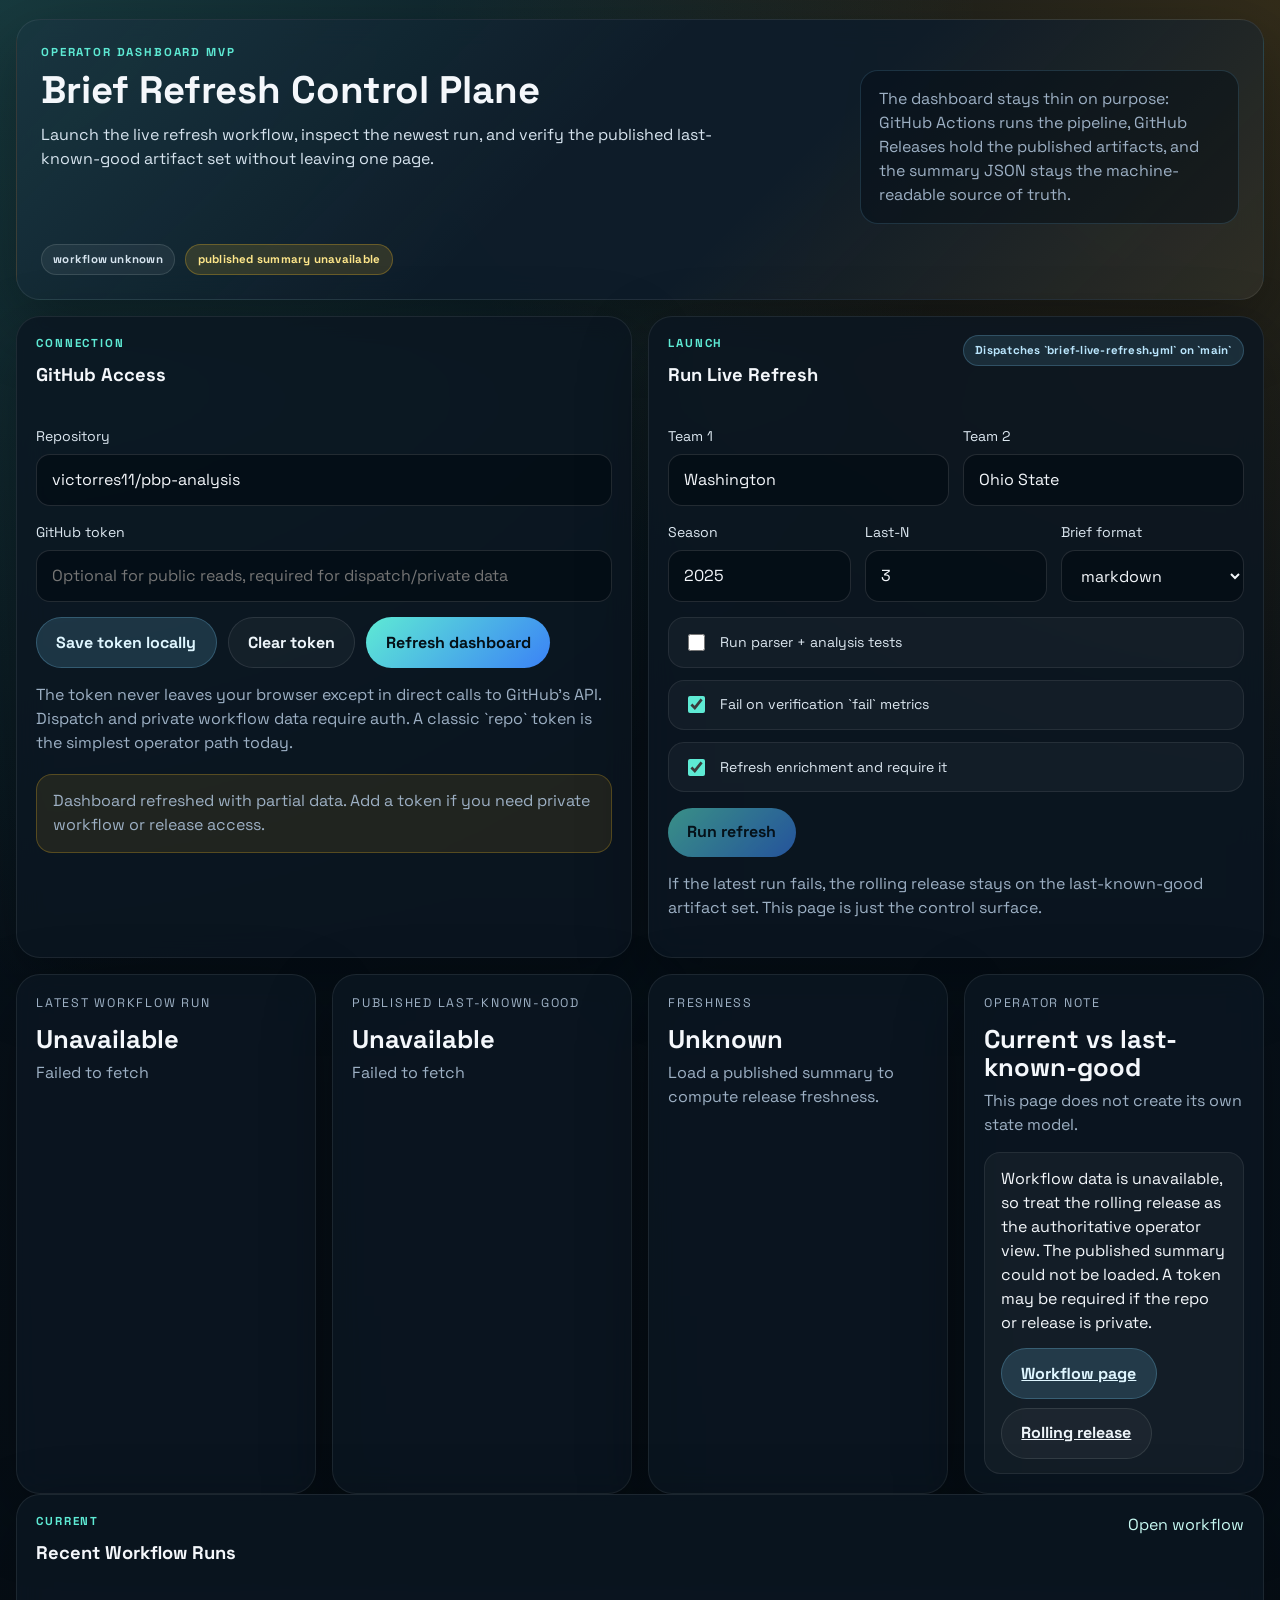
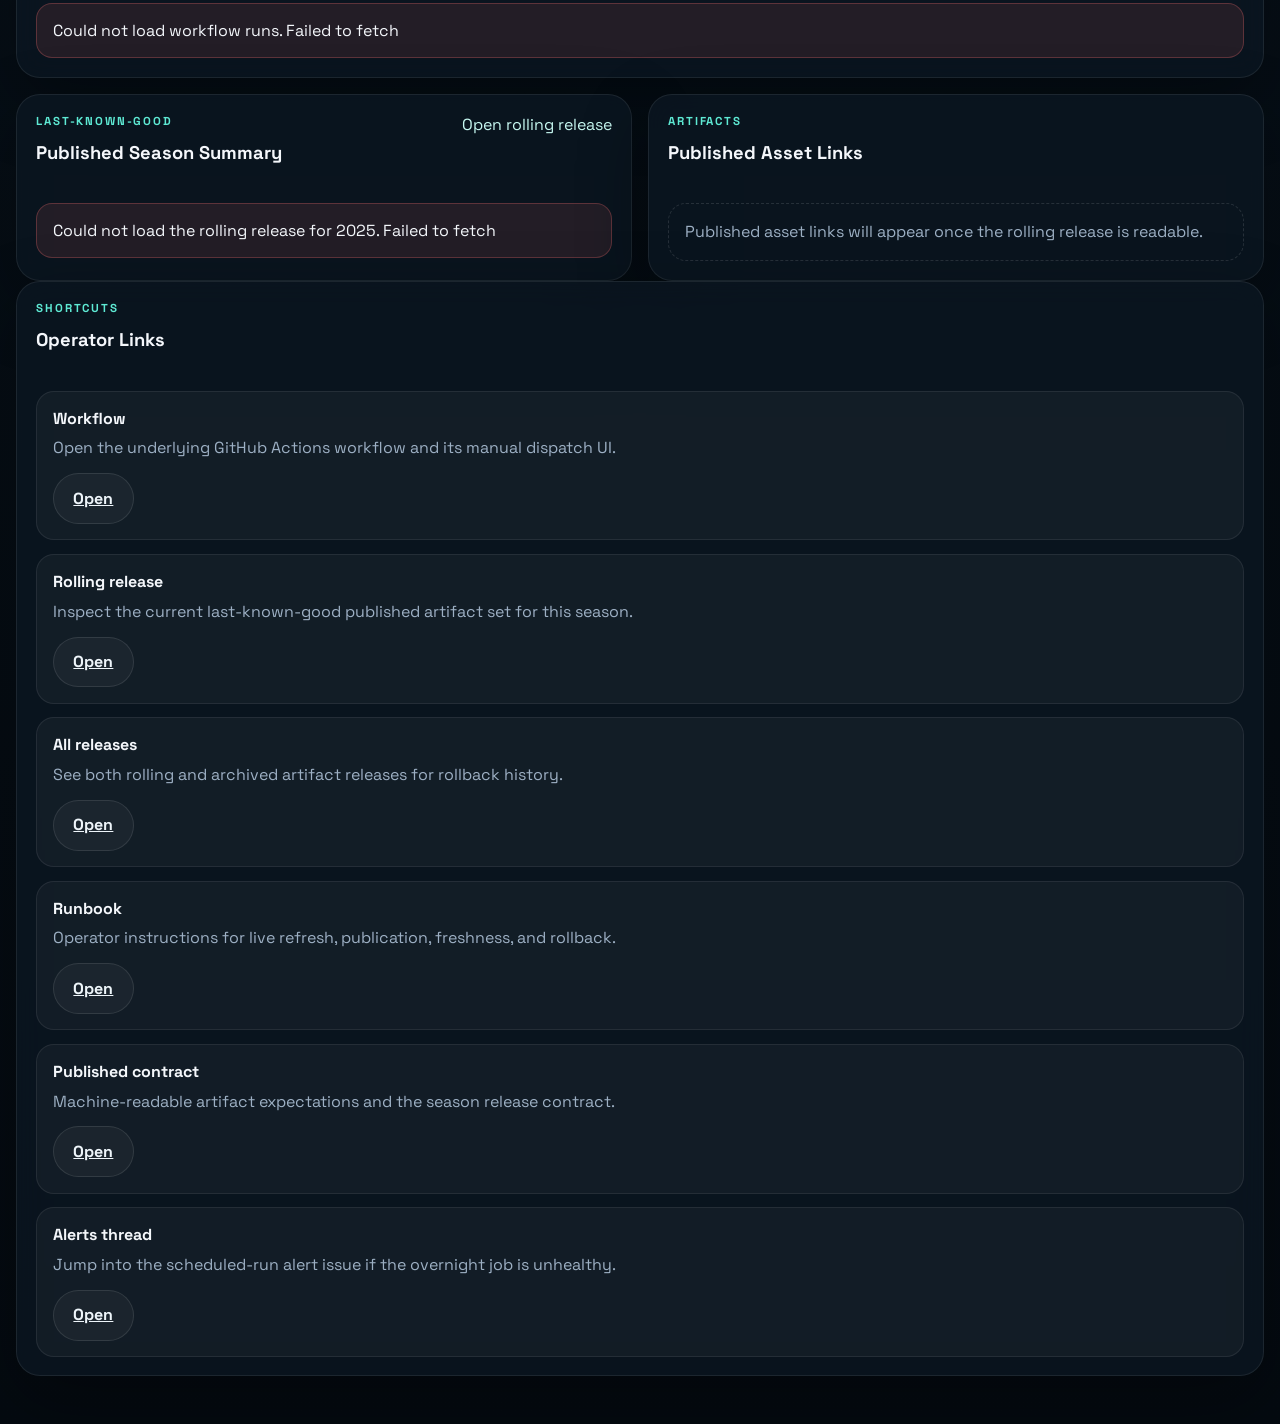
==== operator/index.html @ 36111d86 "Add operator dashboard MVP" ====
<!DOCTYPE html>
<html lang="en">
<head>
    <meta charset="UTF-8">
    <meta name="viewport" content="width=device-width, initial-scale=1.0">
    <title>Brief Pipeline Operator Dashboard</title>
    <link rel="preconnect" href="https://fonts.googleapis.com">
    <link rel="preconnect" href="https://fonts.gstatic.com" crossorigin>
    <link
        href="https://fonts.googleapis.com/css2?family=IBM+Plex+Mono:wght@400;500;600&family=Space+Grotesk:wght@400;500;700&display=swap"
        rel="stylesheet"
    >
    <link rel="stylesheet" href="./styles.css">
</head>
<body>
    <main class="shell">
        <header class="hero panel">
            <div class="eyebrow">Operator Dashboard MVP</div>
            <div class="hero-grid">
                <div>
                    <h1>Brief Refresh Control Plane</h1>
                    <p class="hero-copy">
                        Launch the live refresh workflow, inspect the newest run, and verify the
                        published last-known-good artifact set without leaving one page.
                    </p>
                </div>
                <div class="hero-aside">
                    <p class="hero-note">
                        The dashboard stays thin on purpose: GitHub Actions runs the pipeline,
                        GitHub Releases hold the published artifacts, and the summary JSON stays
                        the machine-readable source of truth.
                    </p>
                </div>
            </div>
            <div id="statusStrip" class="status-strip">
                <span class="badge badge-neutral">Loading dashboard…</span>
            </div>
        </header>

        <section class="panel-grid">
            <section class="panel">
                <div class="section-heading">
                    <div>
                        <div class="eyebrow">Connection</div>
                        <h2>GitHub Access</h2>
                    </div>
                </div>
                <form id="settingsForm" class="stack">
                    <label class="field">
                        <span>Repository</span>
                        <input id="repoInput" name="repo" type="text" value="victorres11/pbp-analysis" autocomplete="off">
                    </label>
                    <label class="field">
                        <span>GitHub token</span>
                        <input id="tokenInput" name="token" type="password" placeholder="Optional for public reads, required for dispatch/private data" autocomplete="off">
                    </label>
                    <div class="button-row">
                        <button id="saveTokenButton" class="button secondary" type="button">Save token locally</button>
                        <button id="clearTokenButton" class="button ghost" type="button">Clear token</button>
                        <button id="refreshButton" class="button primary" type="button">Refresh dashboard</button>
                    </div>
                    <p class="field-help">
                        The token never leaves your browser except in direct calls to GitHub’s API.
                        Dispatch and private workflow data require auth. A classic `repo` token is
                        the simplest operator path today.
                    </p>
                </form>
                <div id="settingsMessage" class="inline-message"></div>
            </section>

            <section class="panel">
                <div class="section-heading">
                    <div>
                        <div class="eyebrow">Launch</div>
                        <h2>Run Live Refresh</h2>
                    </div>
                    <span class="badge badge-info">Dispatches `brief-live-refresh.yml` on `main`</span>
                </div>
                <form id="dispatchForm" class="stack">
                    <div class="field-grid two-up">
                        <label class="field">
                            <span>Team 1</span>
                            <input id="team1Input" name="team1" type="text" value="Washington" autocomplete="off">
                        </label>
                        <label class="field">
                            <span>Team 2</span>
                            <input id="team2Input" name="team2" type="text" value="Ohio State" autocomplete="off">
                        </label>
                    </div>
                    <div class="field-grid three-up">
                        <label class="field">
                            <span>Season</span>
                            <input id="seasonInput" name="season" type="number" min="2025" step="1" value="2025">
                        </label>
                        <label class="field">
                            <span>Last-N</span>
                            <input id="lastNInput" name="last_n" type="number" min="1" step="1" value="3">
                        </label>
                        <label class="field">
                            <span>Brief format</span>
                            <select id="briefFormatInput" name="brief_format">
                                <option value="markdown">markdown</option>
                                <option value="html">html</option>
                                <option value="both">both</option>
                            </select>
                        </label>
                    </div>
                    <div class="toggle-grid">
                        <label class="toggle">
                            <input id="runTestsInput" name="run_tests" type="checkbox">
                            <span>Run parser + analysis tests</span>
                        </label>
                        <label class="toggle">
                            <input id="strictVerificationInput" name="strict_verification" type="checkbox" checked>
                            <span>Fail on verification `fail` metrics</span>
                        </label>
                        <label class="toggle">
                            <input id="includeEnrichmentInput" name="include_enrichment" type="checkbox" checked>
                            <span>Refresh enrichment and require it</span>
                        </label>
                    </div>
                    <div class="button-row">
                        <button id="dispatchButton" class="button primary" type="submit">Run refresh</button>
                    </div>
                    <p class="field-help">
                        If the latest run fails, the rolling release stays on the last-known-good
                        artifact set. This page is just the control surface.
                    </p>
                </form>
                <div id="dispatchMessage" class="inline-message"></div>
            </section>
        </section>

        <section class="metric-grid">
            <article id="latestRunCard" class="panel metric-card"></article>
            <article id="publishedCard" class="panel metric-card"></article>
            <article id="freshnessCard" class="panel metric-card"></article>
            <article id="operatorNoteCard" class="panel metric-card"></article>
        </section>

        <section class="panel">
            <div class="section-heading">
                <div>
                    <div class="eyebrow">Current</div>
                    <h2>Recent Workflow Runs</h2>
                </div>
                <a
                    id="workflowLink"
                    class="text-link"
                    href="https://github.com/victorres11/pbp-analysis/actions/workflows/brief-live-refresh.yml"
                    target="_blank"
                    rel="noreferrer"
                >Open workflow</a>
            </div>
            <div id="runsPanel" class="table-wrap"></div>
        </section>

        <section class="panel-grid">
            <section class="panel">
                <div class="section-heading">
                    <div>
                        <div class="eyebrow">Last-known-good</div>
                        <h2>Published Season Summary</h2>
                    </div>
                    <a
                        id="rollingReleaseLink"
                        class="text-link"
                        href="https://github.com/victorres11/pbp-analysis/releases"
                        target="_blank"
                        rel="noreferrer"
                    >Open rolling release</a>
                </div>
                <div id="publishedSummaryPanel" class="stack"></div>
            </section>

            <section class="panel">
                <div class="section-heading">
                    <div>
                        <div class="eyebrow">Artifacts</div>
                        <h2>Published Asset Links</h2>
                    </div>
                </div>
                <div id="assetPanel" class="asset-grid"></div>
            </section>
        </section>

        <section class="panel">
            <div class="section-heading">
                <div>
                    <div class="eyebrow">Shortcuts</div>
                    <h2>Operator Links</h2>
                </div>
            </div>
            <div id="quickLinksPanel" class="link-grid"></div>
        </section>
    </main>

    <template id="emptyStateTemplate">
        <div class="empty-state">
            <p>Nothing to show yet.</p>
        </div>
    </template>

    <script src="./app.js"></script>
</body>
</html>
---- operator/styles.css ----
:root {
    --bg: #06111a;
    --panel: rgba(11, 22, 33, 0.82);
    --panel-strong: rgba(14, 28, 42, 0.94);
    --border: rgba(255, 255, 255, 0.08);
    --text: #f4f7fb;
    --muted: #9db0c4;
    --accent: #5eead4;
    --accent-2: #f59e0b;
    --danger: #f87171;
    --warning: #fbbf24;
    --success: #4ade80;
    --info: #7dd3fc;
    --shadow: 0 24px 70px rgba(0, 0, 0, 0.32);
}

* {
    box-sizing: border-box;
}

html, body {
    margin: 0;
    min-height: 100%;
}

body {
    font-family: "Space Grotesk", system-ui, sans-serif;
    background:
        radial-gradient(circle at top left, rgba(94, 234, 212, 0.18), transparent 30%),
        radial-gradient(circle at top right, rgba(245, 158, 11, 0.18), transparent 26%),
        linear-gradient(180deg, #08131d 0%, #040a10 100%);
    color: var(--text);
    line-height: 1.5;
}

a {
    color: inherit;
}

.shell {
    width: min(1280px, calc(100vw - 2rem));
    margin: 0 auto;
    padding: 1.2rem 0 3rem;
}

.panel {
    background: var(--panel);
    border: 1px solid var(--border);
    border-radius: 24px;
    box-shadow: var(--shadow);
    backdrop-filter: blur(14px);
}

.hero {
    padding: 1.5rem;
    margin-bottom: 1rem;
    background:
        linear-gradient(135deg, rgba(94, 234, 212, 0.12), transparent 45%),
        linear-gradient(315deg, rgba(245, 158, 11, 0.14), transparent 40%),
        var(--panel-strong);
}

.hero-grid {
    display: grid;
    grid-template-columns: 2.1fr 1fr;
    gap: 1.5rem;
    align-items: start;
}

.eyebrow {
    font-size: 0.72rem;
    font-weight: 700;
    letter-spacing: 0.16em;
    text-transform: uppercase;
    color: var(--accent);
    margin-bottom: 0.55rem;
}

h1, h2, h3, p {
    margin: 0;
}

h1 {
    font-size: clamp(2rem, 3vw, 3rem);
    line-height: 1.05;
    margin-bottom: 0.8rem;
}

h2 {
    font-size: 1.15rem;
}

.hero-copy {
    max-width: 42rem;
    color: #d7e4ef;
    font-size: 1rem;
}

.hero-aside {
    padding: 1rem 1.1rem;
    border-radius: 18px;
    border: 1px solid rgba(125, 211, 252, 0.16);
    background: rgba(4, 12, 20, 0.46);
}

.hero-note,
.field-help,
.muted {
    color: var(--muted);
}

.status-strip {
    display: flex;
    flex-wrap: wrap;
    gap: 0.65rem;
    margin-top: 1.25rem;
}

.panel-grid {
    display: grid;
    grid-template-columns: repeat(2, minmax(0, 1fr));
    gap: 1rem;
    margin-top: 1rem;
}

.metric-grid {
    display: grid;
    grid-template-columns: repeat(4, minmax(0, 1fr));
    gap: 1rem;
    margin-top: 1rem;
}

.metric-card,
.panel > .section-heading,
.panel > .stack,
.panel > .table-wrap,
.panel > .asset-grid,
.panel > .link-grid {
    padding: 1.15rem 1.2rem;
}

.metric-card {
    min-height: 220px;
}

.section-heading {
    display: flex;
    align-items: start;
    justify-content: space-between;
    gap: 1rem;
}

.stack {
    display: grid;
    gap: 0.95rem;
}

.field-grid {
    display: grid;
    gap: 0.85rem;
}

.field-grid.two-up {
    grid-template-columns: repeat(2, minmax(0, 1fr));
}

.field-grid.three-up {
    grid-template-columns: repeat(3, minmax(0, 1fr));
}

.field {
    display: grid;
    gap: 0.45rem;
}

.field span,
.toggle span {
    font-size: 0.88rem;
    color: #dce7f0;
}

input,
select,
button {
    font: inherit;
}

input[type="text"],
input[type="password"],
input[type="number"],
select {
    width: 100%;
    border-radius: 14px;
    border: 1px solid rgba(255, 255, 255, 0.12);
    background: rgba(4, 12, 20, 0.72);
    color: var(--text);
    padding: 0.82rem 0.95rem;
    outline: none;
    transition: border-color 0.15s ease, transform 0.15s ease;
}

input:focus,
select:focus {
    border-color: rgba(94, 234, 212, 0.6);
    transform: translateY(-1px);
}

.button-row {
    display: flex;
    flex-wrap: wrap;
    gap: 0.7rem;
}

.button {
    border: 0;
    border-radius: 999px;
    padding: 0.78rem 1.2rem;
    cursor: pointer;
    font-weight: 700;
    transition: transform 0.15s ease, opacity 0.15s ease, background 0.15s ease;
}

.button:hover {
    transform: translateY(-1px);
}

.button:disabled {
    opacity: 0.58;
    cursor: not-allowed;
    transform: none;
}

.button.primary {
    background: linear-gradient(135deg, var(--accent), #3b82f6);
    color: #041017;
}

.button.secondary {
    background: rgba(125, 211, 252, 0.16);
    color: #dff6ff;
    border: 1px solid rgba(125, 211, 252, 0.24);
}

.button.ghost {
    background: rgba(255, 255, 255, 0.04);
    color: #eef5fa;
    border: 1px solid rgba(255, 255, 255, 0.1);
}

.toggle-grid {
    display: grid;
    gap: 0.75rem;
}

.toggle {
    display: flex;
    align-items: center;
    gap: 0.75rem;
    padding: 0.8rem 0.95rem;
    border-radius: 16px;
    border: 1px solid rgba(255, 255, 255, 0.08);
    background: rgba(255, 255, 255, 0.035);
}

.toggle input {
    width: 1.05rem;
    height: 1.05rem;
    accent-color: var(--accent);
}

.badge {
    display: inline-flex;
    align-items: center;
    gap: 0.35rem;
    border-radius: 999px;
    padding: 0.36rem 0.7rem;
    font-size: 0.72rem;
    font-weight: 700;
    letter-spacing: 0.02em;
    border: 1px solid transparent;
}

.badge-success {
    background: rgba(74, 222, 128, 0.14);
    color: #bbf7d0;
    border-color: rgba(74, 222, 128, 0.28);
}

.badge-warning {
    background: rgba(251, 191, 36, 0.14);
    color: #fde68a;
    border-color: rgba(251, 191, 36, 0.28);
}

.badge-danger {
    background: rgba(248, 113, 113, 0.16);
    color: #fecaca;
    border-color: rgba(248, 113, 113, 0.32);
}

.badge-info {
    background: rgba(125, 211, 252, 0.12);
    color: #bae6fd;
    border-color: rgba(125, 211, 252, 0.22);
}

.badge-neutral {
    background: rgba(255, 255, 255, 0.06);
    color: #d7e4ef;
    border-color: rgba(255, 255, 255, 0.12);
}

.inline-message {
    min-height: 1.2rem;
    padding: 0 1.2rem 1.15rem;
    color: var(--muted);
}

.message-block {
    border-radius: 16px;
    padding: 0.9rem 1rem;
    border: 1px solid rgba(255, 255, 255, 0.08);
    background: rgba(255, 255, 255, 0.04);
}

.message-block.success {
    border-color: rgba(74, 222, 128, 0.25);
    background: rgba(74, 222, 128, 0.09);
}

.message-block.warning {
    border-color: rgba(251, 191, 36, 0.25);
    background: rgba(251, 191, 36, 0.09);
}

.message-block.error {
    border-color: rgba(248, 113, 113, 0.28);
    background: rgba(248, 113, 113, 0.1);
}

.metric-title {
    font-size: 0.78rem;
    text-transform: uppercase;
    letter-spacing: 0.14em;
    color: var(--muted);
    margin-bottom: 0.8rem;
}

.metric-value {
    font-size: clamp(1.45rem, 2vw, 2rem);
    font-weight: 700;
    line-height: 1.1;
    margin-bottom: 0.45rem;
}

.metric-subtitle {
    color: var(--muted);
    margin-bottom: 0.95rem;
}

.kv {
    display: grid;
    gap: 0.4rem;
    margin-top: 0.8rem;
}

.kv-row {
    display: flex;
    justify-content: space-between;
    gap: 1rem;
    padding: 0.42rem 0;
    border-bottom: 1px solid rgba(255, 255, 255, 0.06);
    font-size: 0.92rem;
}

.kv-row:last-child {
    border-bottom: 0;
}

.kv-label {
    color: var(--muted);
}

.kv-value,
.mono {
    font-family: "IBM Plex Mono", ui-monospace, monospace;
}

.table-wrap {
    overflow-x: auto;
}

table {
    width: 100%;
    border-collapse: collapse;
}

th,
td {
    text-align: left;
    padding: 0.78rem 0.72rem;
    border-bottom: 1px solid rgba(255, 255, 255, 0.07);
    vertical-align: top;
}

th {
    color: var(--muted);
    font-size: 0.76rem;
    text-transform: uppercase;
    letter-spacing: 0.08em;
}

tbody tr:hover {
    background: rgba(255, 255, 255, 0.03);
}

.asset-grid,
.link-grid {
    display: grid;
    gap: 0.85rem;
}

.asset-card,
.link-card {
    border-radius: 18px;
    border: 1px solid rgba(255, 255, 255, 0.08);
    background: rgba(255, 255, 255, 0.04);
    padding: 0.95rem 1rem;
}

.asset-card h3,
.link-card h3 {
    font-size: 1rem;
    margin-bottom: 0.35rem;
}

.asset-actions,
.link-actions {
    display: flex;
    flex-wrap: wrap;
    gap: 0.55rem;
    margin-top: 0.8rem;
}

.text-link {
    color: #c7f9f2;
    text-decoration: none;
}

.text-link:hover {
    text-decoration: underline;
}

.empty-state {
    color: var(--muted);
    border: 1px dashed rgba(255, 255, 255, 0.12);
    border-radius: 18px;
    padding: 1rem;
}

.list {
    display: grid;
    gap: 0.55rem;
    margin: 0;
    padding-left: 1.15rem;
}

.list li {
    color: #dce7f0;
}

@media (max-width: 1100px) {
    .metric-grid {
        grid-template-columns: repeat(2, minmax(0, 1fr));
    }

    .hero-grid,
    .panel-grid {
        grid-template-columns: 1fr;
    }
}

@media (max-width: 720px) {
    .shell {
        width: min(100vw - 1rem, 100%);
        padding-top: 0.75rem;
    }

    .hero,
    .metric-card,
    .panel > .section-heading,
    .panel > .stack,
    .panel > .table-wrap,
    .panel > .asset-grid,
    .panel > .link-grid {
        padding-left: 1rem;
        padding-right: 1rem;
    }

    .field-grid.two-up,
    .field-grid.three-up,
    .metric-grid {
        grid-template-columns: 1fr;
    }

    .button-row {
        flex-direction: column;
    }
}
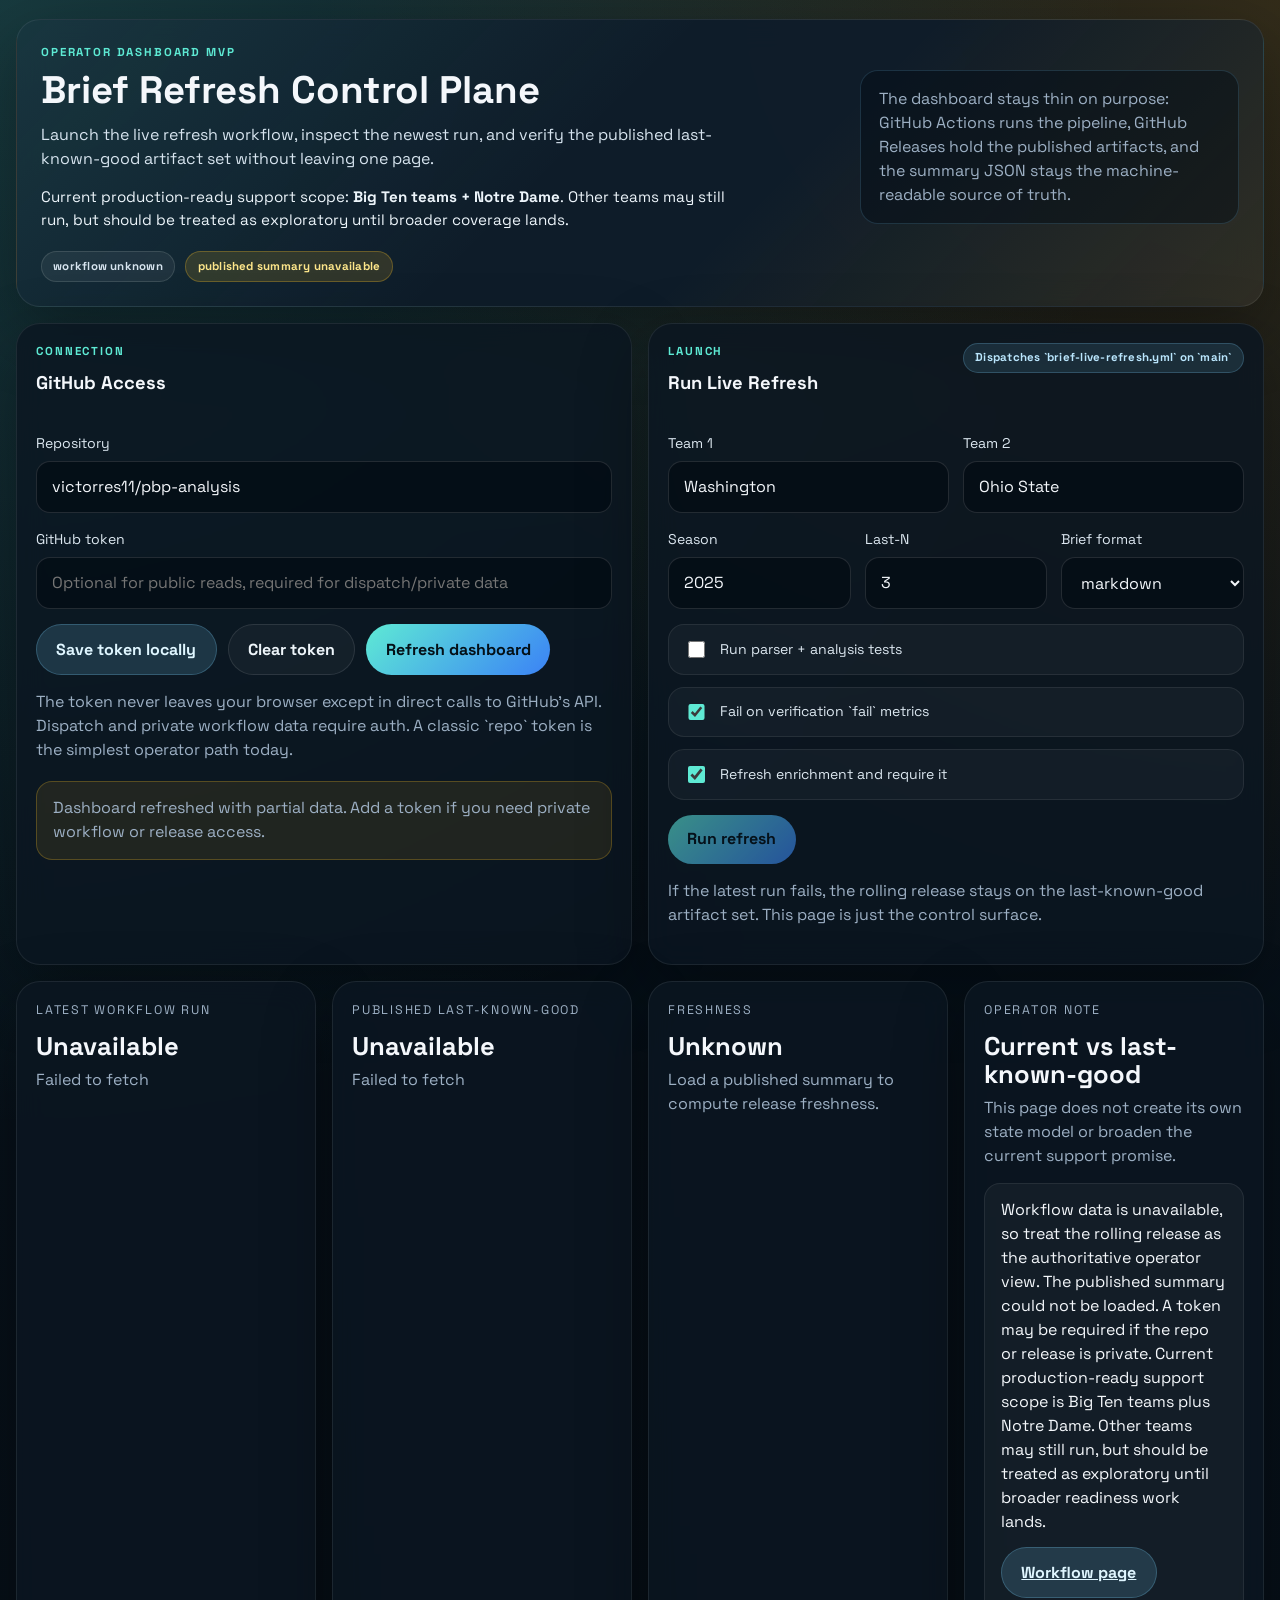
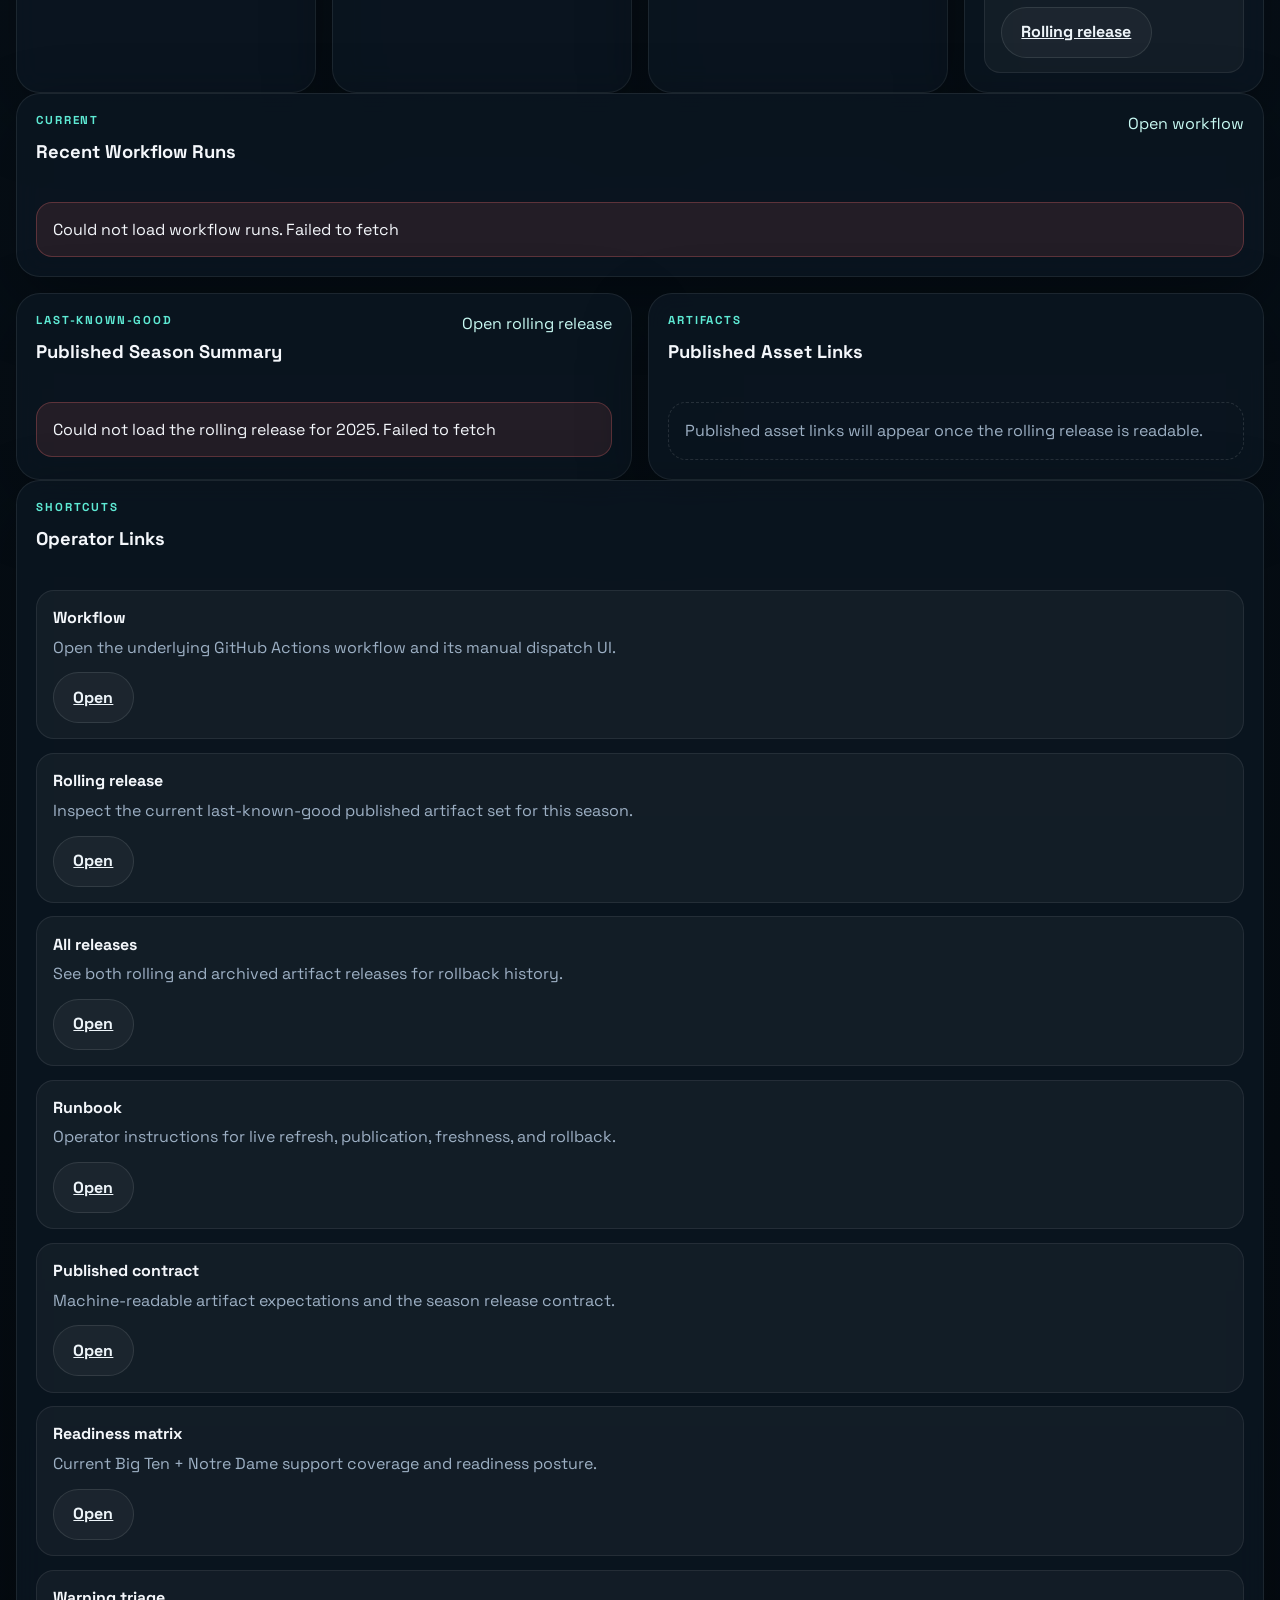
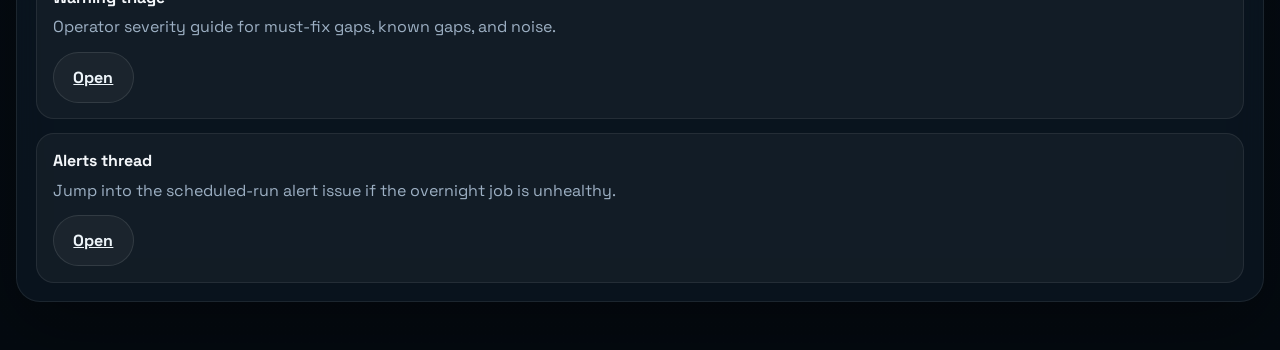
==== commit 63716c32: "Clarify Big Ten support scope in operator surfaces" ====
--- a/operator/index.html
+++ b/operator/index.html
@@ -23,6 +23,10 @@
                         Launch the live refresh workflow, inspect the newest run, and verify the
                         published last-known-good artifact set without leaving one page.
                     </p>
+                    <p class="hero-scope">
+                        Current production-ready support scope: <strong>Big Ten teams + Notre Dame</strong>.
+                        Other teams may still run, but should be treated as exploratory until broader coverage lands.
+                    </p>
                 </div>
                 <div class="hero-aside">
                     <p class="hero-note">
--- a/operator/styles.css
+++ b/operator/styles.css
@@ -96,6 +96,13 @@
     font-size: 1rem;
 }
 
+.hero-scope {
+    margin-top: 0.9rem;
+    max-width: 44rem;
+    color: #edf5fb;
+    font-size: 0.95rem;
+}
+
 .hero-aside {
     padding: 1rem 1.1rem;
     border-radius: 18px;
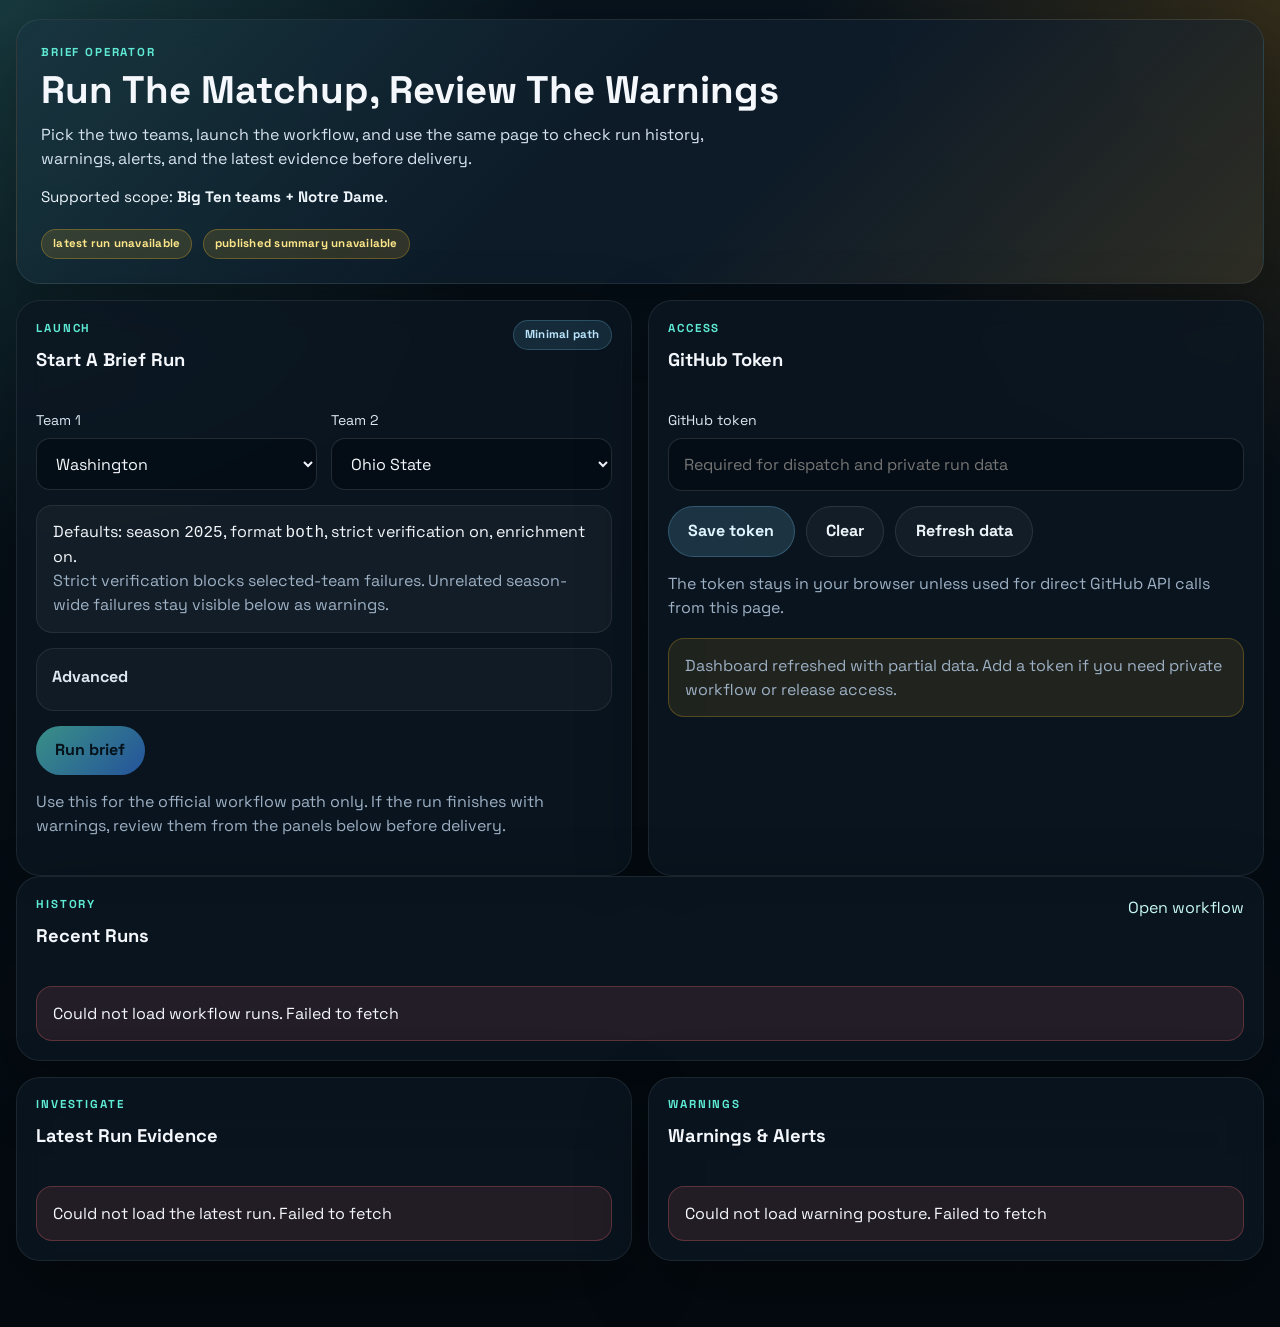
==== commit 4d5a6b47: "Simplify operator launcher and scope verification gate" ====
--- a/operator/index.html
+++ b/operator/index.html
@@ -15,24 +15,16 @@
 <body>
     <main class="shell">
         <header class="hero panel">
-            <div class="eyebrow">Operator Dashboard MVP</div>
-            <div class="hero-grid">
+            <div class="eyebrow">Brief Operator</div>
+            <div class="hero-grid simple">
                 <div>
-                    <h1>Brief Refresh Control Plane</h1>
+                    <h1>Run The Matchup, Review The Warnings</h1>
                     <p class="hero-copy">
-                        Launch the live refresh workflow, inspect the newest run, and verify the
-                        published last-known-good artifact set without leaving one page.
+                        Pick the two teams, launch the workflow, and use the same page to check run history,
+                        warnings, alerts, and the latest evidence before delivery.
                     </p>
                     <p class="hero-scope">
-                        Current production-ready support scope: <strong>Big Ten teams + Notre Dame</strong>.
-                        Other teams may still run, but should be treated as exploratory until broader coverage lands.
-                    </p>
-                </div>
-                <div class="hero-aside">
-                    <p class="hero-note">
-                        The dashboard stays thin on purpose: GitHub Actions runs the pipeline,
-                        GitHub Releases hold the published artifacts, and the summary JSON stays
-                        the machine-readable source of truth.
+                        Supported scope: <strong>Big Ten teams + Notre Dame</strong>.
                     </p>
                 </div>
             </div>
@@ -45,108 +37,96 @@
             <section class="panel">
                 <div class="section-heading">
                     <div>
-                        <div class="eyebrow">Connection</div>
-                        <h2>GitHub Access</h2>
+                        <div class="eyebrow">Launch</div>
+                        <h2>Start A Brief Run</h2>
                     </div>
+                    <span class="badge badge-info">Minimal path</span>
                 </div>
-                <form id="settingsForm" class="stack">
-                    <label class="field">
-                        <span>Repository</span>
-                        <input id="repoInput" name="repo" type="text" value="victorres11/pbp-analysis" autocomplete="off">
-                    </label>
-                    <label class="field">
-                        <span>GitHub token</span>
-                        <input id="tokenInput" name="token" type="password" placeholder="Optional for public reads, required for dispatch/private data" autocomplete="off">
-                    </label>
+                <form id="dispatchForm" class="stack">
+                    <div class="field-grid two-up">
+                        <label class="field">
+                            <span>Team 1</span>
+                            <select id="team1Input" name="team1"></select>
+                        </label>
+                        <label class="field">
+                            <span>Team 2</span>
+                            <select id="team2Input" name="team2"></select>
+                        </label>
+                    </div>
+                    <div class="message-block">
+                        <p>Defaults: season <span class="mono">2025</span>, format <span class="mono">both</span>, strict verification on, enrichment on.</p>
+                        <p class="muted">Strict verification blocks selected-team failures. Unrelated season-wide failures stay visible below as warnings.</p>
+                    </div>
+                    <details class="advanced-panel">
+                        <summary>Advanced</summary>
+                        <div class="stack advanced-body">
+                            <div class="field-grid two-up">
+                                <label class="field">
+                                    <span>Season</span>
+                                    <input id="seasonInput" name="season" type="number" min="2025" step="1" value="2025">
+                                </label>
+                                <label class="field">
+                                    <span>Last-N</span>
+                                    <input id="lastNInput" name="last_n" type="number" min="1" step="1" value="3">
+                                </label>
+                            </div>
+                            <div class="toggle-grid">
+                                <label class="toggle">
+                                    <input id="runTestsInput" name="run_tests" type="checkbox">
+                                    <span>Run parser + analysis tests</span>
+                                </label>
+                                <label class="toggle">
+                                    <input id="strictVerificationInput" name="strict_verification" type="checkbox" checked>
+                                    <span>Fail on verification `fail` metrics</span>
+                                </label>
+                                <label class="toggle">
+                                    <input id="includeEnrichmentInput" name="include_enrichment" type="checkbox" checked>
+                                    <span>Refresh enrichment and require it</span>
+                                </label>
+                            </div>
+                        </div>
+                    </details>
                     <div class="button-row">
-                        <button id="saveTokenButton" class="button secondary" type="button">Save token locally</button>
-                        <button id="clearTokenButton" class="button ghost" type="button">Clear token</button>
-                        <button id="refreshButton" class="button primary" type="button">Refresh dashboard</button>
+                        <button id="dispatchButton" class="button primary" type="submit">Run brief</button>
                     </div>
                     <p class="field-help">
-                        The token never leaves your browser except in direct calls to GitHub’s API.
-                        Dispatch and private workflow data require auth. A classic `repo` token is
-                        the simplest operator path today.
+                        Use this for the official workflow path only. If the run finishes with warnings,
+                        review them from the panels below before delivery.
                     </p>
                 </form>
-                <div id="settingsMessage" class="inline-message"></div>
+                <div id="dispatchMessage" class="inline-message"></div>
             </section>
 
             <section class="panel">
                 <div class="section-heading">
                     <div>
-                        <div class="eyebrow">Launch</div>
-                        <h2>Run Live Refresh</h2>
+                        <div class="eyebrow">Access</div>
+                        <h2>GitHub Token</h2>
                     </div>
-                    <span class="badge badge-info">Dispatches `brief-live-refresh.yml` on `main`</span>
                 </div>
-                <form id="dispatchForm" class="stack">
-                    <div class="field-grid two-up">
-                        <label class="field">
-                            <span>Team 1</span>
-                            <input id="team1Input" name="team1" type="text" value="Washington" autocomplete="off">
-                        </label>
-                        <label class="field">
-                            <span>Team 2</span>
-                            <input id="team2Input" name="team2" type="text" value="Ohio State" autocomplete="off">
-                        </label>
-                    </div>
-                    <div class="field-grid three-up">
-                        <label class="field">
-                            <span>Season</span>
-                            <input id="seasonInput" name="season" type="number" min="2025" step="1" value="2025">
-                        </label>
-                        <label class="field">
-                            <span>Last-N</span>
-                            <input id="lastNInput" name="last_n" type="number" min="1" step="1" value="3">
-                        </label>
-                        <label class="field">
-                            <span>Brief format</span>
-                            <select id="briefFormatInput" name="brief_format">
-                                <option value="markdown">markdown</option>
-                                <option value="html">html</option>
-                                <option value="both">both</option>
-                            </select>
-                        </label>
-                    </div>
-                    <div class="toggle-grid">
-                        <label class="toggle">
-                            <input id="runTestsInput" name="run_tests" type="checkbox">
-                            <span>Run parser + analysis tests</span>
-                        </label>
-                        <label class="toggle">
-                            <input id="strictVerificationInput" name="strict_verification" type="checkbox" checked>
-                            <span>Fail on verification `fail` metrics</span>
-                        </label>
-                        <label class="toggle">
-                            <input id="includeEnrichmentInput" name="include_enrichment" type="checkbox" checked>
-                            <span>Refresh enrichment and require it</span>
-                        </label>
-                    </div>
+                <form id="settingsForm" class="stack">
+                    <label class="field">
+                        <span>GitHub token</span>
+                        <input id="tokenInput" name="token" type="password" placeholder="Required for dispatch and private run data" autocomplete="off">
+                    </label>
                     <div class="button-row">
-                        <button id="dispatchButton" class="button primary" type="submit">Run refresh</button>
+                        <button id="saveTokenButton" class="button secondary" type="button">Save token</button>
+                        <button id="clearTokenButton" class="button ghost" type="button">Clear</button>
+                        <button id="refreshButton" class="button ghost" type="button">Refresh data</button>
                     </div>
                     <p class="field-help">
-                        If the latest run fails, the rolling release stays on the last-known-good
-                        artifact set. This page is just the control surface.
+                        The token stays in your browser unless used for direct GitHub API calls from this page.
                     </p>
                 </form>
-                <div id="dispatchMessage" class="inline-message"></div>
+                <div id="settingsMessage" class="inline-message"></div>
             </section>
-        </section>
-
-        <section class="metric-grid">
-            <article id="latestRunCard" class="panel metric-card"></article>
-            <article id="publishedCard" class="panel metric-card"></article>
-            <article id="freshnessCard" class="panel metric-card"></article>
-            <article id="operatorNoteCard" class="panel metric-card"></article>
         </section>
 
         <section class="panel">
             <div class="section-heading">
                 <div>
-                    <div class="eyebrow">Current</div>
-                    <h2>Recent Workflow Runs</h2>
+                    <div class="eyebrow">History</div>
+                    <h2>Recent Runs</h2>
                 </div>
                 <a
                     id="workflowLink"
@@ -163,40 +143,24 @@
             <section class="panel">
                 <div class="section-heading">
                     <div>
-                        <div class="eyebrow">Last-known-good</div>
-                        <h2>Published Season Summary</h2>
+                        <div class="eyebrow">Investigate</div>
+                        <h2>Latest Run Evidence</h2>
                     </div>
-                    <a
-                        id="rollingReleaseLink"
-                        class="text-link"
-                        href="https://github.com/victorres11/pbp-analysis/releases"
-                        target="_blank"
-                        rel="noreferrer"
-                    >Open rolling release</a>
                 </div>
-                <div id="publishedSummaryPanel" class="stack"></div>
+                <div id="latestRunReviewPanel" class="stack"></div>
             </section>
 
             <section class="panel">
                 <div class="section-heading">
                     <div>
-                        <div class="eyebrow">Artifacts</div>
-                        <h2>Published Asset Links</h2>
+                        <div class="eyebrow">Warnings</div>
+                        <h2>Warnings & Alerts</h2>
                     </div>
                 </div>
-                <div id="assetPanel" class="asset-grid"></div>
+                <div id="warningReviewPanel" class="stack"></div>
             </section>
         </section>
-
-        <section class="panel">
-            <div class="section-heading">
-                <div>
-                    <div class="eyebrow">Shortcuts</div>
-                    <h2>Operator Links</h2>
-                </div>
-            </div>
-            <div id="quickLinksPanel" class="link-grid"></div>
-        </section>
+        <div id="reviewMessage" class="inline-message"></div>
     </main>
 
     <template id="emptyStateTemplate">
--- a/operator/styles.css
+++ b/operator/styles.css
@@ -67,6 +67,10 @@
     align-items: start;
 }
 
+.hero-grid.simple {
+    grid-template-columns: 1fr;
+}
+
 .eyebrow {
     font-size: 0.72rem;
     font-weight: 700;
@@ -184,6 +188,29 @@
 .toggle span {
     font-size: 0.88rem;
     color: #dce7f0;
+}
+
+.advanced-panel {
+    border: 1px solid rgba(255, 255, 255, 0.08);
+    border-radius: 18px;
+    background: rgba(255, 255, 255, 0.03);
+    padding: 0.2rem 0.95rem 0.9rem;
+}
+
+.advanced-panel summary {
+    cursor: pointer;
+    list-style: none;
+    font-weight: 700;
+    color: #dce7f0;
+    padding: 0.8rem 0 0.4rem;
+}
+
+.advanced-panel summary::-webkit-details-marker {
+    display: none;
+}
+
+.advanced-body {
+    padding-top: 0.5rem;
 }
 
 input,
@@ -427,8 +454,16 @@
     gap: 0.85rem;
 }
 
+.artifact-list,
+.warning-groups {
+    display: grid;
+    gap: 0.8rem;
+}
+
 .asset-card,
-.link-card {
+.link-card,
+.artifact-review-card,
+.warning-group {
     border-radius: 18px;
     border: 1px solid rgba(255, 255, 255, 0.08);
     background: rgba(255, 255, 255, 0.04);
@@ -436,9 +471,18 @@
 }
 
 .asset-card h3,
-.link-card h3 {
+.link-card h3,
+.artifact-review-card h3 {
     font-size: 1rem;
     margin-bottom: 0.35rem;
+}
+
+.artifact-review-head,
+.warning-group-head {
+    display: flex;
+    align-items: center;
+    justify-content: space-between;
+    gap: 0.75rem;
 }
 
 .asset-actions,
@@ -474,6 +518,25 @@
 
 .list li {
     color: #dce7f0;
+}
+
+.warning-list {
+    margin-top: 0.8rem;
+}
+
+.chip-list {
+    display: flex;
+    flex-wrap: wrap;
+    gap: 0.55rem;
+}
+
+.kv.compact {
+    margin-top: 0.55rem;
+}
+
+.kv.compact .kv-row {
+    padding: 0.35rem 0;
+    font-size: 0.84rem;
 }
 
 @media (max-width: 1100px) {
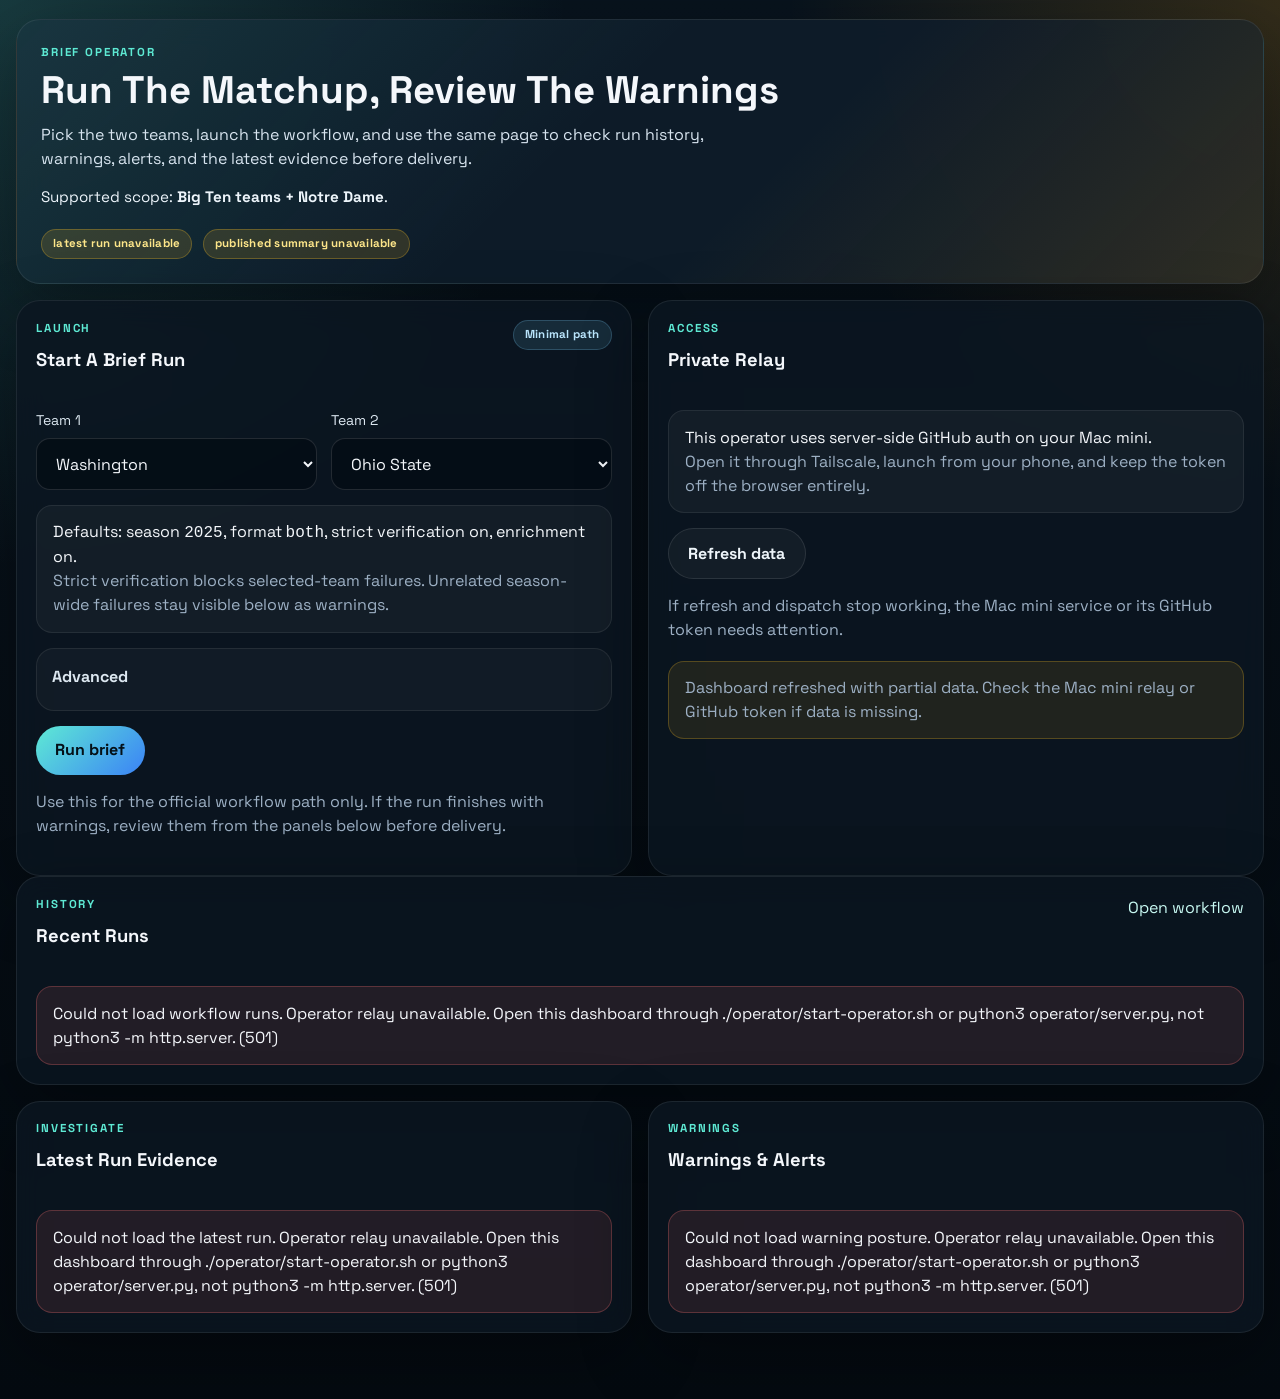
==== commit 4de7fd2a: "Codify brief readiness and operator updates" ====
--- a/operator/index.html
+++ b/operator/index.html
@@ -101,23 +101,21 @@
                 <div class="section-heading">
                     <div>
                         <div class="eyebrow">Access</div>
-                        <h2>GitHub Token</h2>
+                        <h2>Private Relay</h2>
                     </div>
                 </div>
-                <form id="settingsForm" class="stack">
-                    <label class="field">
-                        <span>GitHub token</span>
-                        <input id="tokenInput" name="token" type="password" placeholder="Required for dispatch and private run data" autocomplete="off">
-                    </label>
+                <div class="stack">
+                    <div class="message-block">
+                        <p>This operator uses server-side GitHub auth on your Mac mini.</p>
+                        <p class="muted">Open it through Tailscale, launch from your phone, and keep the token off the browser entirely.</p>
+                    </div>
                     <div class="button-row">
-                        <button id="saveTokenButton" class="button secondary" type="button">Save token</button>
-                        <button id="clearTokenButton" class="button ghost" type="button">Clear</button>
                         <button id="refreshButton" class="button ghost" type="button">Refresh data</button>
                     </div>
                     <p class="field-help">
-                        The token stays in your browser unless used for direct GitHub API calls from this page.
+                        If refresh and dispatch stop working, the Mac mini service or its GitHub token needs attention.
                     </p>
-                </form>
+                </div>
                 <div id="settingsMessage" class="inline-message"></div>
             </section>
         </section>
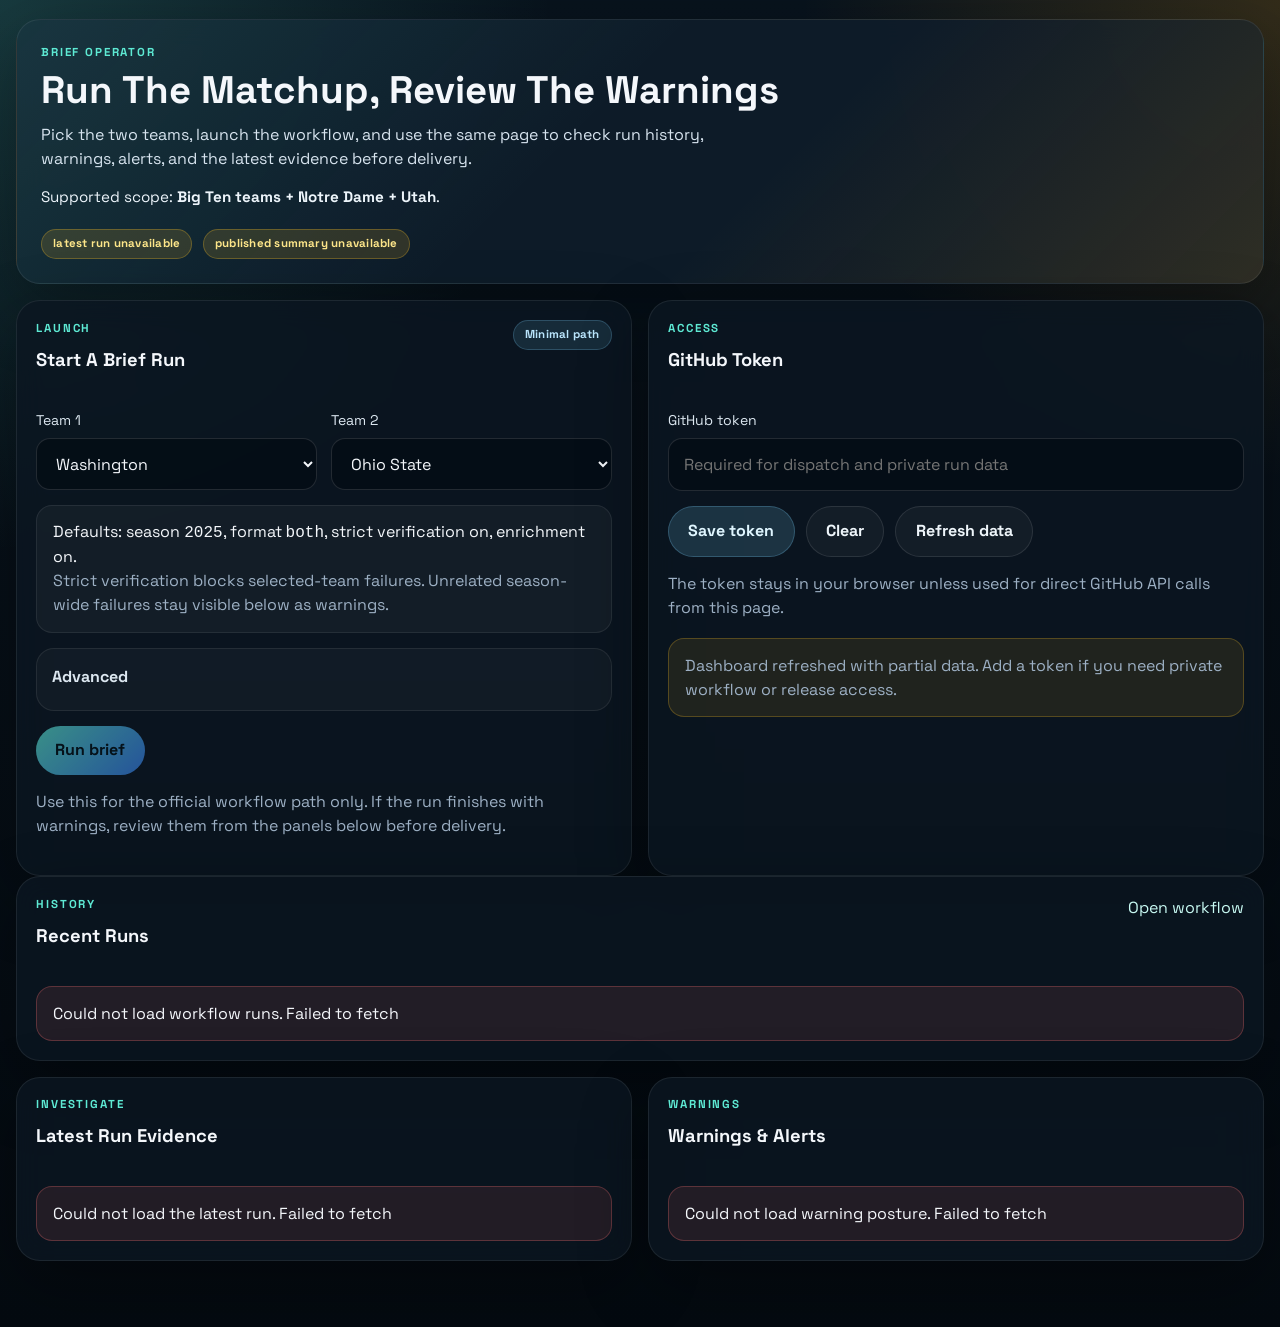
==== commit d6053af6: "Mark Utah ready in operator plan" ====
--- a/operator/index.html
+++ b/operator/index.html
@@ -24,7 +24,7 @@
                         warnings, alerts, and the latest evidence before delivery.
                     </p>
                     <p class="hero-scope">
-                        Supported scope: <strong>Big Ten teams + Notre Dame</strong>.
+                        Supported scope: <strong>Big Ten teams + Notre Dame + Utah</strong>.
                     </p>
                 </div>
             </div>
@@ -101,21 +101,23 @@
                 <div class="section-heading">
                     <div>
                         <div class="eyebrow">Access</div>
-                        <h2>Private Relay</h2>
+                        <h2>GitHub Token</h2>
                     </div>
                 </div>
-                <div class="stack">
-                    <div class="message-block">
-                        <p>This operator uses server-side GitHub auth on your Mac mini.</p>
-                        <p class="muted">Open it through Tailscale, launch from your phone, and keep the token off the browser entirely.</p>
-                    </div>
+                <form id="settingsForm" class="stack">
+                    <label class="field">
+                        <span>GitHub token</span>
+                        <input id="tokenInput" name="token" type="password" placeholder="Required for dispatch and private run data" autocomplete="off">
+                    </label>
                     <div class="button-row">
+                        <button id="saveTokenButton" class="button secondary" type="button">Save token</button>
+                        <button id="clearTokenButton" class="button ghost" type="button">Clear</button>
                         <button id="refreshButton" class="button ghost" type="button">Refresh data</button>
                     </div>
                     <p class="field-help">
-                        If refresh and dispatch stop working, the Mac mini service or its GitHub token needs attention.
+                        The token stays in your browser unless used for direct GitHub API calls from this page.
                     </p>
-                </div>
+                </form>
                 <div id="settingsMessage" class="inline-message"></div>
             </section>
         </section>
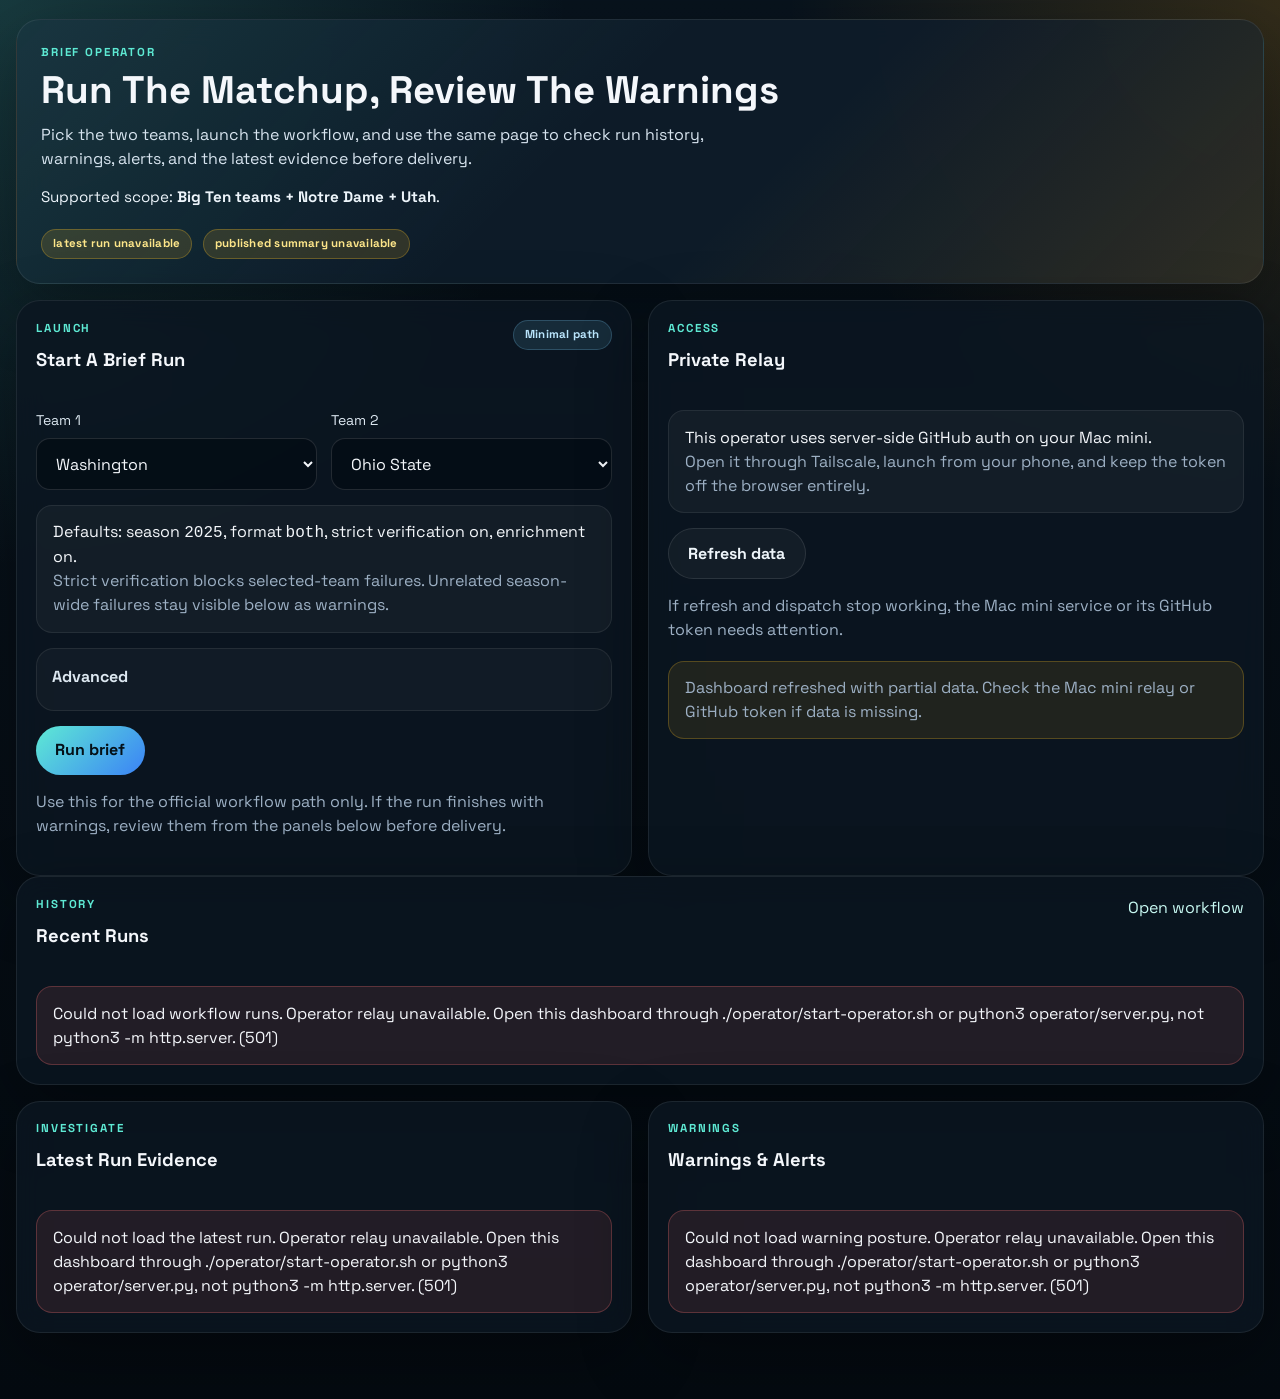
==== commit 3cb415fc: "Mark Utah ready in operator plan" ====
--- a/operator/index.html
+++ b/operator/index.html
@@ -101,23 +101,21 @@
                 <div class="section-heading">
                     <div>
                         <div class="eyebrow">Access</div>
-                        <h2>GitHub Token</h2>
+                        <h2>Private Relay</h2>
                     </div>
                 </div>
-                <form id="settingsForm" class="stack">
-                    <label class="field">
-                        <span>GitHub token</span>
-                        <input id="tokenInput" name="token" type="password" placeholder="Required for dispatch and private run data" autocomplete="off">
-                    </label>
+                <div class="stack">
+                    <div class="message-block">
+                        <p>This operator uses server-side GitHub auth on your Mac mini.</p>
+                        <p class="muted">Open it through Tailscale, launch from your phone, and keep the token off the browser entirely.</p>
+                    </div>
                     <div class="button-row">
-                        <button id="saveTokenButton" class="button secondary" type="button">Save token</button>
-                        <button id="clearTokenButton" class="button ghost" type="button">Clear</button>
                         <button id="refreshButton" class="button ghost" type="button">Refresh data</button>
                     </div>
                     <p class="field-help">
-                        The token stays in your browser unless used for direct GitHub API calls from this page.
+                        If refresh and dispatch stop working, the Mac mini service or its GitHub token needs attention.
                     </p>
-                </form>
+                </div>
                 <div id="settingsMessage" class="inline-message"></div>
             </section>
         </section>
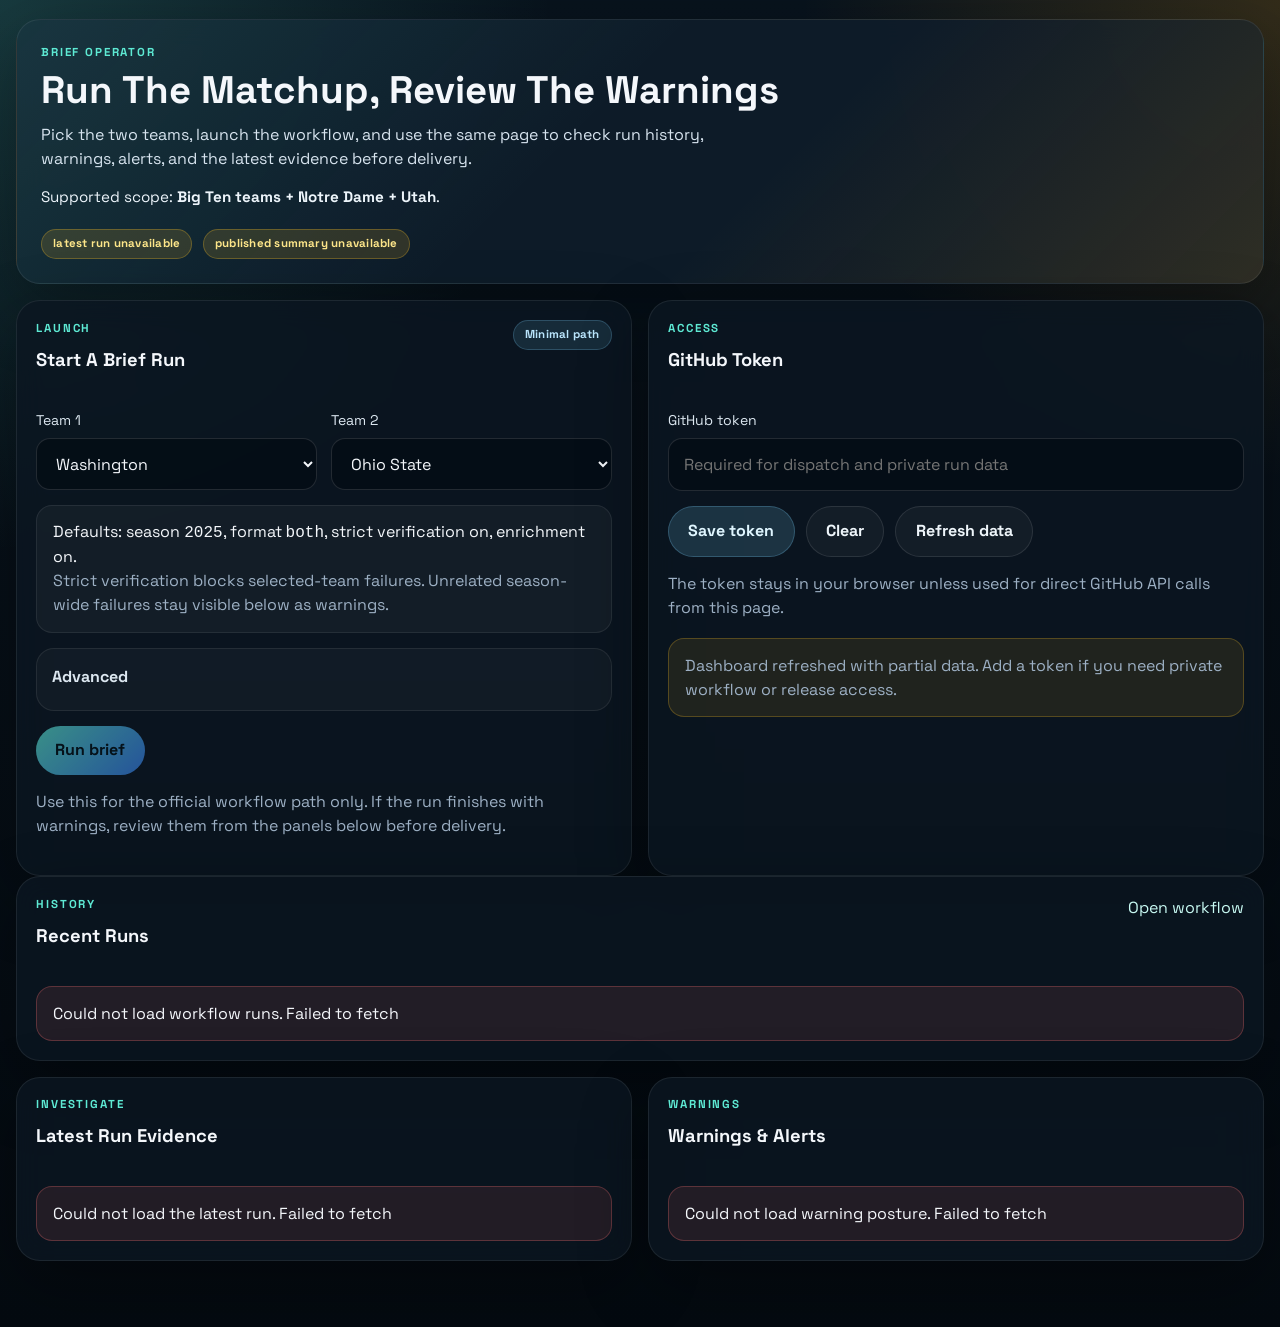
==== commit 63f23999: "Merge pull request #240 from victorres11/codex/utah-brief-analysis Prepare operator briefs for Utah " ====
--- a/operator/index.html
+++ b/operator/index.html
@@ -101,21 +101,23 @@
                 <div class="section-heading">
                     <div>
                         <div class="eyebrow">Access</div>
-                        <h2>Private Relay</h2>
+                        <h2>GitHub Token</h2>
                     </div>
                 </div>
-                <div class="stack">
-                    <div class="message-block">
-                        <p>This operator uses server-side GitHub auth on your Mac mini.</p>
-                        <p class="muted">Open it through Tailscale, launch from your phone, and keep the token off the browser entirely.</p>
-                    </div>
+                <form id="settingsForm" class="stack">
+                    <label class="field">
+                        <span>GitHub token</span>
+                        <input id="tokenInput" name="token" type="password" placeholder="Required for dispatch and private run data" autocomplete="off">
+                    </label>
                     <div class="button-row">
+                        <button id="saveTokenButton" class="button secondary" type="button">Save token</button>
+                        <button id="clearTokenButton" class="button ghost" type="button">Clear</button>
                         <button id="refreshButton" class="button ghost" type="button">Refresh data</button>
                     </div>
                     <p class="field-help">
-                        If refresh and dispatch stop working, the Mac mini service or its GitHub token needs attention.
+                        The token stays in your browser unless used for direct GitHub API calls from this page.
                     </p>
-                </div>
+                </form>
                 <div id="settingsMessage" class="inline-message"></div>
             </section>
         </section>
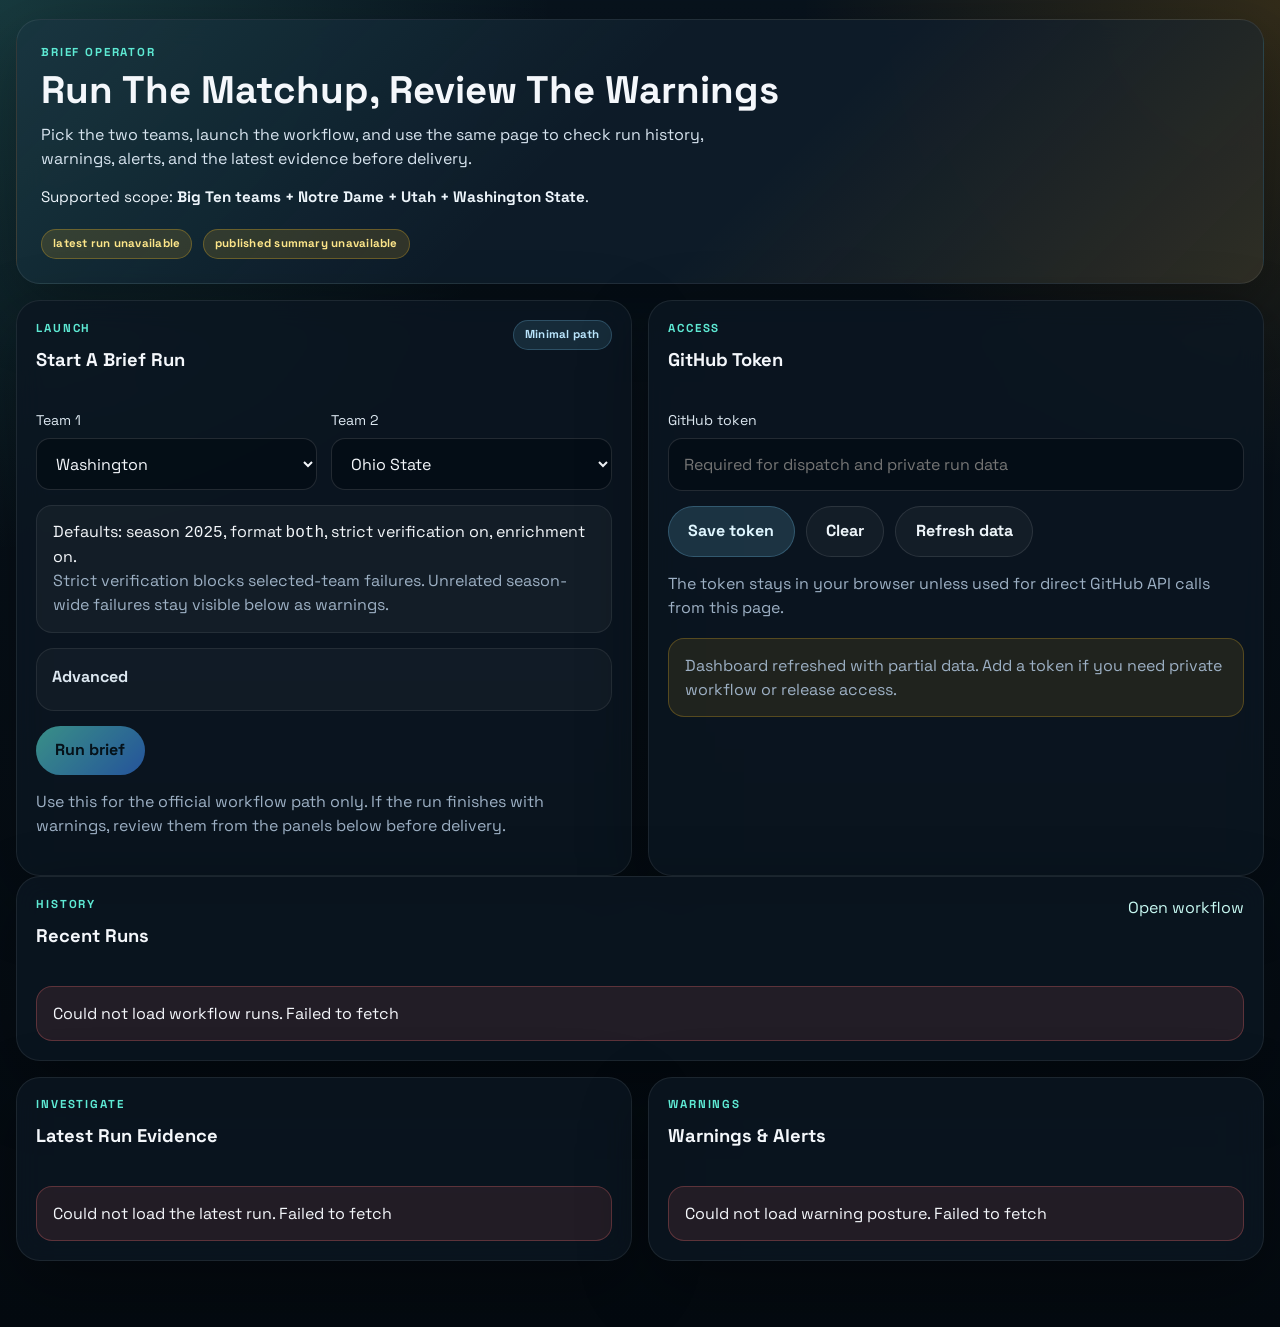
==== commit 3d5cf8d6: "Support Washington State matchup briefs" ====
--- a/operator/index.html
+++ b/operator/index.html
@@ -24,7 +24,7 @@
                         warnings, alerts, and the latest evidence before delivery.
                     </p>
                     <p class="hero-scope">
-                        Supported scope: <strong>Big Ten teams + Notre Dame + Utah</strong>.
+                        Supported scope: <strong>Big Ten teams + Notre Dame + Utah + Washington State</strong>.
                     </p>
                 </div>
             </div>
